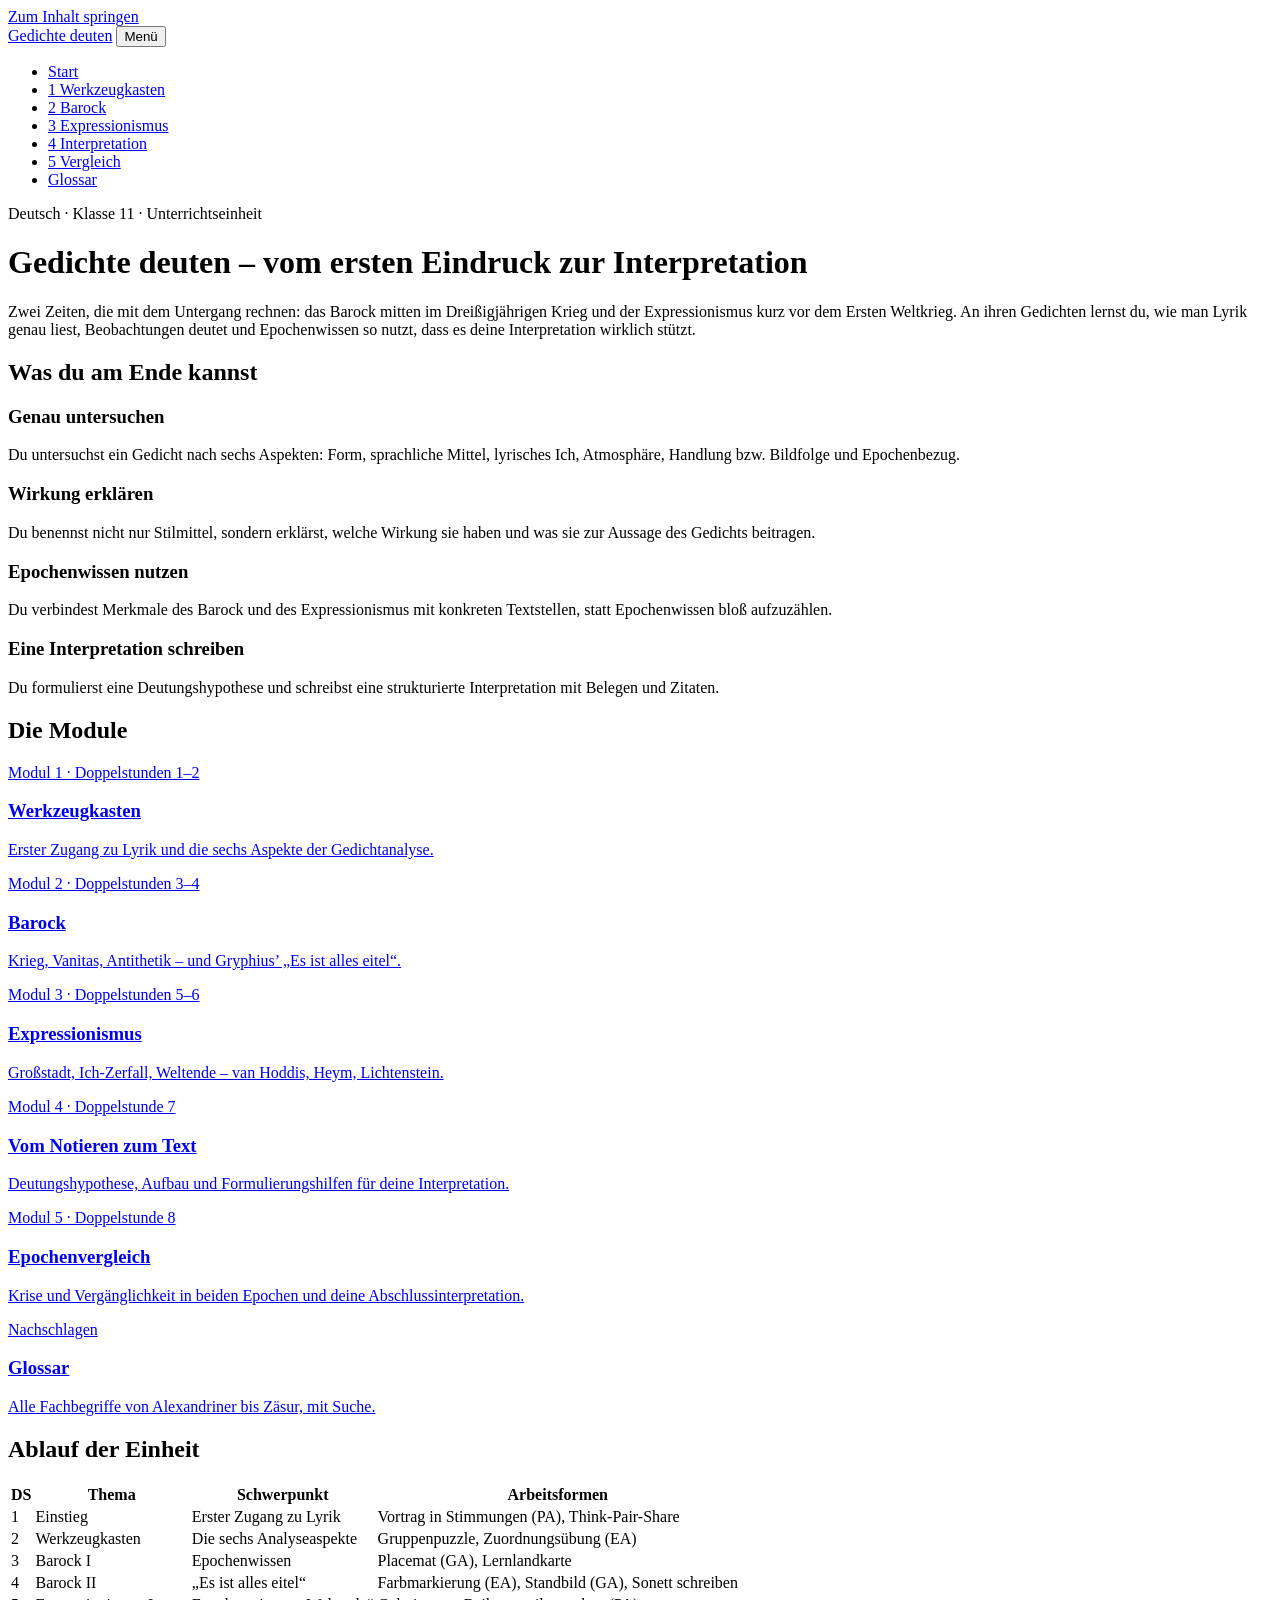
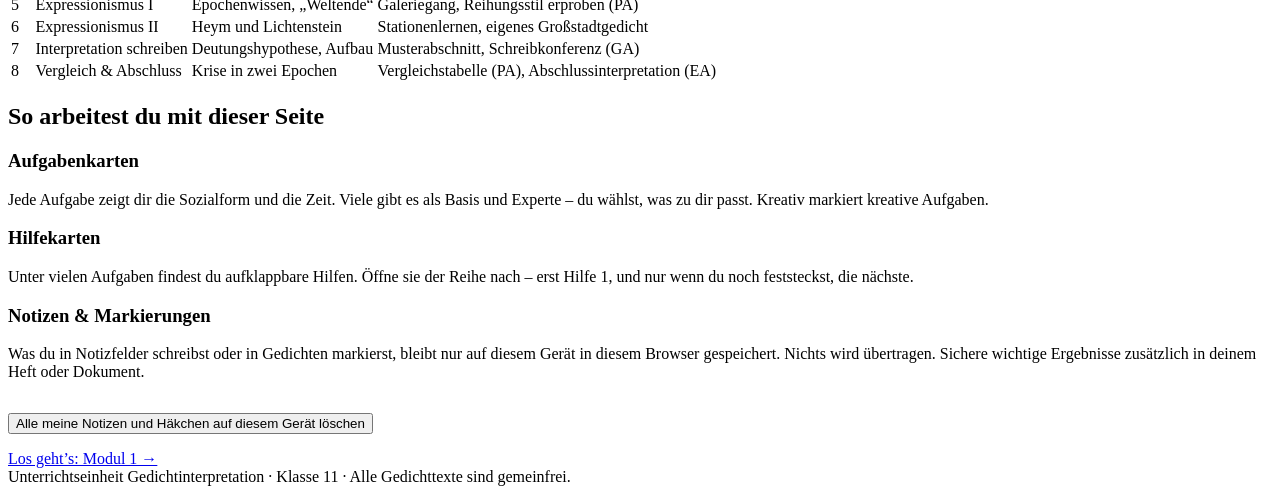
==== index.html @ 7819b9da "Add files via upload" ====
<!DOCTYPE html>
<html lang="de">
<head>
  <meta charset="utf-8">
  <meta name="viewport" content="width=device-width, initial-scale=1">
  <title>Gedichte deuten – Start</title>
  <meta name="description" content="Unterrichtseinheit Gedichtinterpretation für die Klasse 11 am beruflichen Gymnasium: Barock und Expressionismus.">
  <link rel="stylesheet" href="css/style.css">
</head>
<body>
  <a class="skip-link" href="#inhalt">Zum Inhalt springen</a>
  <header class="site-header">
    <div class="header-inner">
      <a class="brand" href="index.html">Gedichte deuten</a>
      <button class="nav-toggle" aria-expanded="false" aria-controls="nav">Menü</button>
      <nav class="site-nav" id="nav" aria-label="Hauptnavigation">
        <ul>
          <li><a href="index.html" aria-current="page">Start</a></li>
          <li><a href="werkzeugkasten.html">1 Werkzeugkasten</a></li>
          <li><a href="barock.html">2 Barock</a></li>
          <li><a href="expressionismus.html">3 Expressionismus</a></li>
          <li><a href="interpretation.html">4 Interpretation</a></li>
          <li><a href="vergleich.html">5 Vergleich</a></li>
          <li><a href="glossar.html">Glossar</a></li>
        </ul>
      </nav>
    </div>
  </header>

  <main id="inhalt" class="wide">
    <p class="eyebrow">Deutsch · Klasse 11 · Unterrichtseinheit</p>
    <h1>Gedichte deuten – vom ersten Eindruck zur Interpretation</h1>
    <p class="lead">Zwei Zeiten, die mit dem Untergang rechnen: das Barock mitten im Dreißigjährigen Krieg und der Expressionismus kurz vor dem Ersten Weltkrieg. An ihren Gedichten lernst du, wie man Lyrik genau liest, Beobachtungen deutet und Epochenwissen so nutzt, dass es deine Interpretation wirklich stützt.</p>

    <h2>Was du am Ende kannst</h2>
    <div class="grid">
      <div class="card">
        <h3>Genau untersuchen</h3>
        <p>Du untersuchst ein Gedicht nach sechs Aspekten: Form, sprachliche Mittel, lyrisches Ich, Atmosphäre, Handlung bzw. Bildfolge und Epochenbezug.</p>
      </div>
      <div class="card">
        <h3>Wirkung erklären</h3>
        <p>Du benennst nicht nur Stilmittel, sondern erklärst, welche Wirkung sie haben und was sie zur Aussage des Gedichts beitragen.</p>
      </div>
      <div class="card">
        <h3>Epochenwissen nutzen</h3>
        <p>Du verbindest Merkmale des Barock und des Expressionismus mit konkreten Textstellen, statt Epochenwissen bloß aufzuzählen.</p>
      </div>
      <div class="card">
        <h3>Eine Interpretation schreiben</h3>
        <p>Du formulierst eine Deutungshypothese und schreibst eine strukturierte Interpretation mit Belegen und Zitaten.</p>
      </div>
    </div>

    <h2>Die Module</h2>
    <div class="grid">
      <a class="card module-card" href="werkzeugkasten.html" data-progress="m1">
        <span class="num">Modul 1 · Doppelstunden 1–2</span>
        <h3>Werkzeugkasten</h3>
        <p>Erster Zugang zu Lyrik und die sechs Aspekte der Gedichtanalyse.</p>
        <div class="progress"><span></span></div><span class="progress-label"></span>
      </a>
      <a class="card module-card" href="barock.html" data-progress="m2">
        <span class="num">Modul 2 · Doppelstunden 3–4</span>
        <h3>Barock</h3>
        <p>Krieg, Vanitas, Antithetik – und Gryphius’ „Es ist alles eitel“.</p>
        <div class="progress"><span></span></div><span class="progress-label"></span>
      </a>
      <a class="card module-card" href="expressionismus.html" data-progress="m3">
        <span class="num">Modul 3 · Doppelstunden 5–6</span>
        <h3>Expressionismus</h3>
        <p>Großstadt, Ich-Zerfall, Weltende – van Hoddis, Heym, Lichtenstein.</p>
        <div class="progress"><span></span></div><span class="progress-label"></span>
      </a>
      <a class="card module-card" href="interpretation.html" data-progress="m4">
        <span class="num">Modul 4 · Doppelstunde 7</span>
        <h3>Vom Notieren zum Text</h3>
        <p>Deutungshypothese, Aufbau und Formulierungshilfen für deine Interpretation.</p>
        <div class="progress"><span></span></div><span class="progress-label"></span>
      </a>
      <a class="card module-card" href="vergleich.html" data-progress="m5">
        <span class="num">Modul 5 · Doppelstunde 8</span>
        <h3>Epochenvergleich</h3>
        <p>Krise und Vergänglichkeit in beiden Epochen und deine Abschlussinterpretation.</p>
        <div class="progress"><span></span></div><span class="progress-label"></span>
      </a>
      <a class="card module-card" href="glossar.html">
        <span class="num">Nachschlagen</span>
        <h3>Glossar</h3>
        <p>Alle Fachbegriffe von Alexandriner bis Zäsur, mit Suche.</p>
      </a>
    </div>

    <h2>Ablauf der Einheit</h2>
    <div class="table-wrap">
      <table>
        <thead>
          <tr><th>DS</th><th>Thema</th><th>Schwerpunkt</th><th>Arbeitsformen</th></tr>
        </thead>
        <tbody>
          <tr><td>1</td><td>Einstieg</td><td>Erster Zugang zu Lyrik</td><td>Vortrag in Stimmungen (PA), Think-Pair-Share</td></tr>
          <tr><td>2</td><td>Werkzeugkasten</td><td>Die sechs Analyseaspekte</td><td>Gruppenpuzzle, Zuordnungsübung (EA)</td></tr>
          <tr><td>3</td><td>Barock I</td><td>Epochenwissen</td><td>Placemat (GA), Lernlandkarte</td></tr>
          <tr><td>4</td><td>Barock II</td><td>„Es ist alles eitel“</td><td>Farbmarkierung (EA), Standbild (GA), Sonett schreiben</td></tr>
          <tr><td>5</td><td>Expressionismus I</td><td>Epochenwissen, „Weltende“</td><td>Galeriegang, Reihungsstil erproben (PA)</td></tr>
          <tr><td>6</td><td>Expressionismus II</td><td>Heym und Lichtenstein</td><td>Stationenlernen, eigenes Großstadtgedicht</td></tr>
          <tr><td>7</td><td>Interpretation schreiben</td><td>Deutungshypothese, Aufbau</td><td>Musterabschnitt, Schreibkonferenz (GA)</td></tr>
          <tr><td>8</td><td>Vergleich &amp; Abschluss</td><td>Krise in zwei Epochen</td><td>Vergleichstabelle (PA), Abschlussinterpretation (EA)</td></tr>
        </tbody>
      </table>
    </div>

    <h2>So arbeitest du mit dieser Seite</h2>
    <div class="grid">
      <div class="card">
        <h3>Aufgabenkarten</h3>
        <p>Jede Aufgabe zeigt dir die <span class="tag sf">Sozialform</span> und die <span class="tag">Zeit</span>. Viele gibt es als <span class="tag level-basis">Basis</span> und <span class="tag level-experte">Experte</span> – du wählst, was zu dir passt. <span class="tag kreativ">Kreativ</span> markiert kreative Aufgaben.</p>
      </div>
      <div class="card">
        <h3>Hilfekarten</h3>
        <p>Unter vielen Aufgaben findest du aufklappbare Hilfen. Öffne sie der Reihe nach – erst Hilfe 1, und nur wenn du noch feststeckst, die nächste.</p>
      </div>
      <div class="card">
        <h3>Notizen &amp; Markierungen</h3>
        <p>Was du in Notizfelder schreibst oder in Gedichten markierst, bleibt nur auf diesem Gerät in diesem Browser gespeichert. Nichts wird übertragen. Sichere wichtige Ergebnisse zusätzlich in deinem Heft oder Dokument.</p>
      </div>
    </div>

    <p style="margin-top:2rem"><button id="reset-all">Alle meine Notizen und Häkchen auf diesem Gerät löschen</button></p>

    <div class="pager">
      <span></span>
      <a class="btn btn-primary" href="werkzeugkasten.html">Los geht’s: Modul 1 →</a>
    </div>
  </main>

  <footer class="site-footer">
    Unterrichtseinheit Gedichtinterpretation · Klasse 11 · Alle Gedichttexte sind gemeinfrei.
  </footer>
  <script src="js/script.js"></script>
</body>
</html>
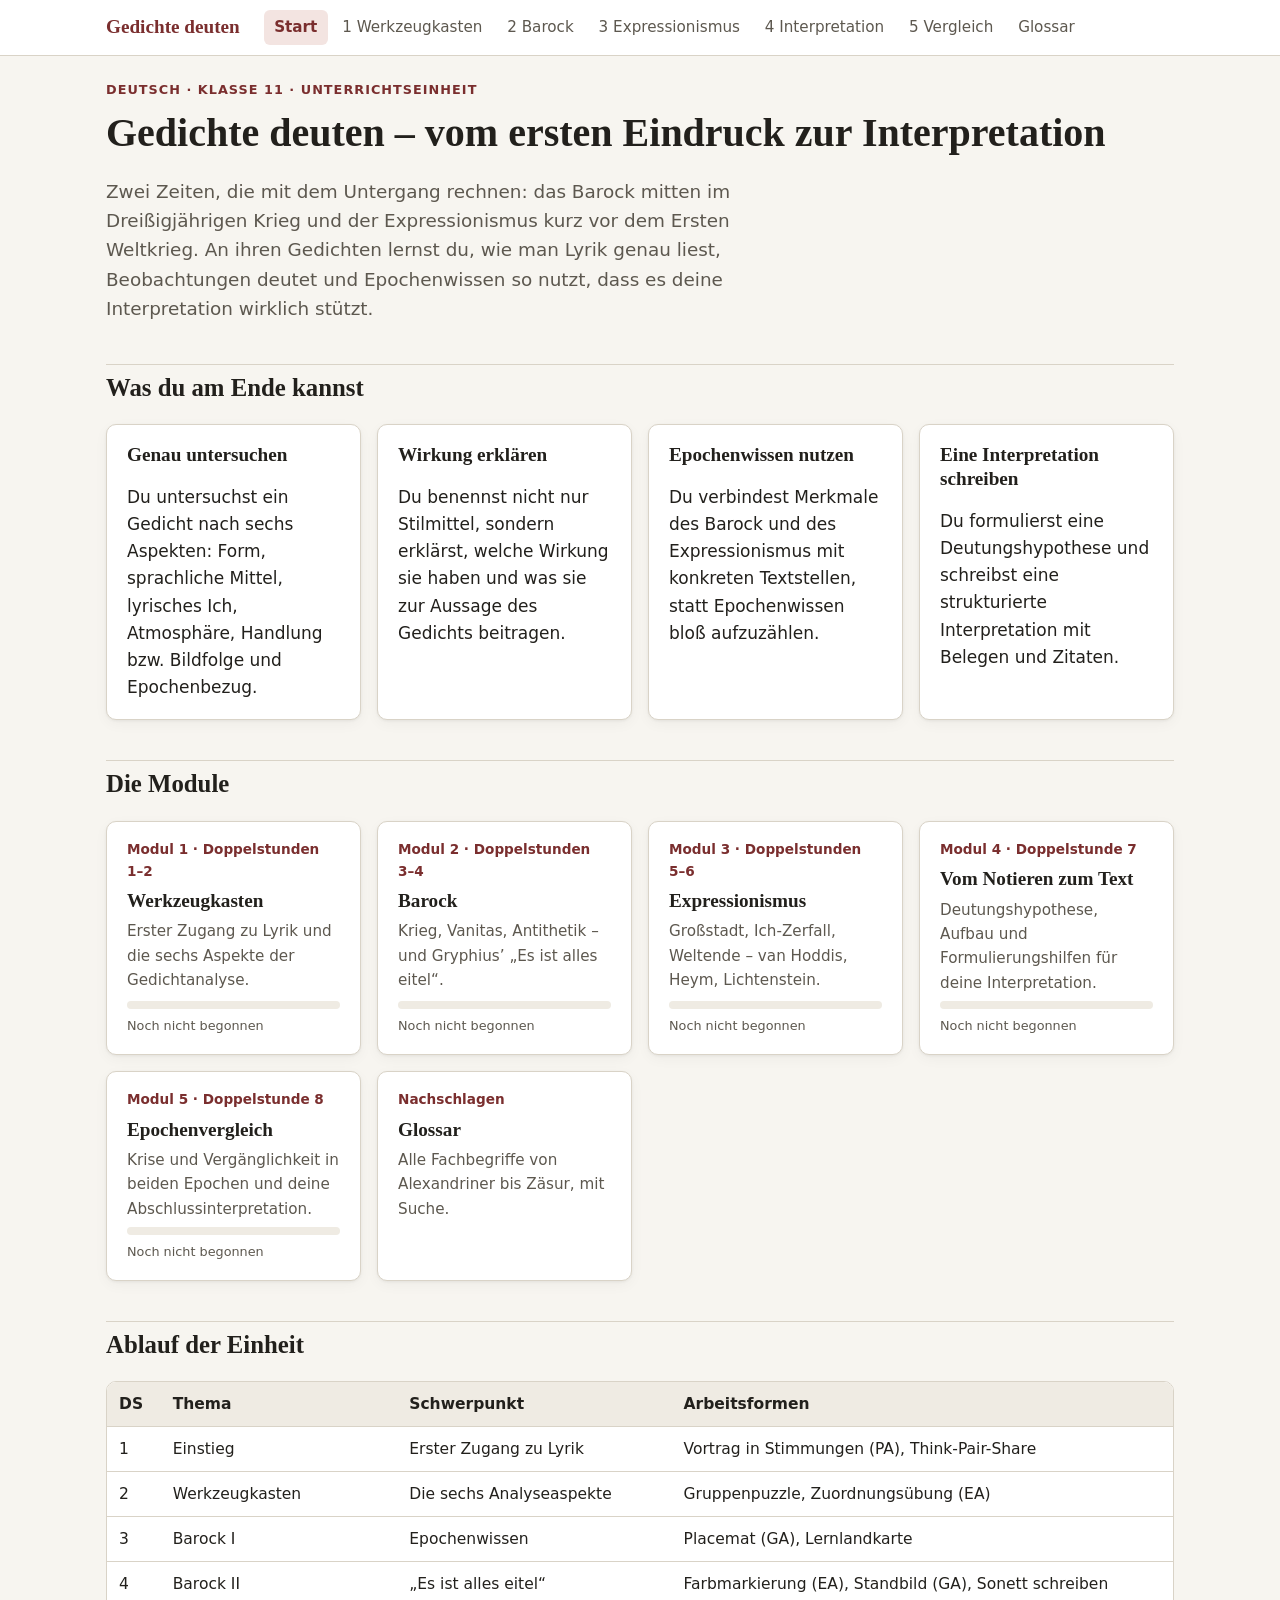
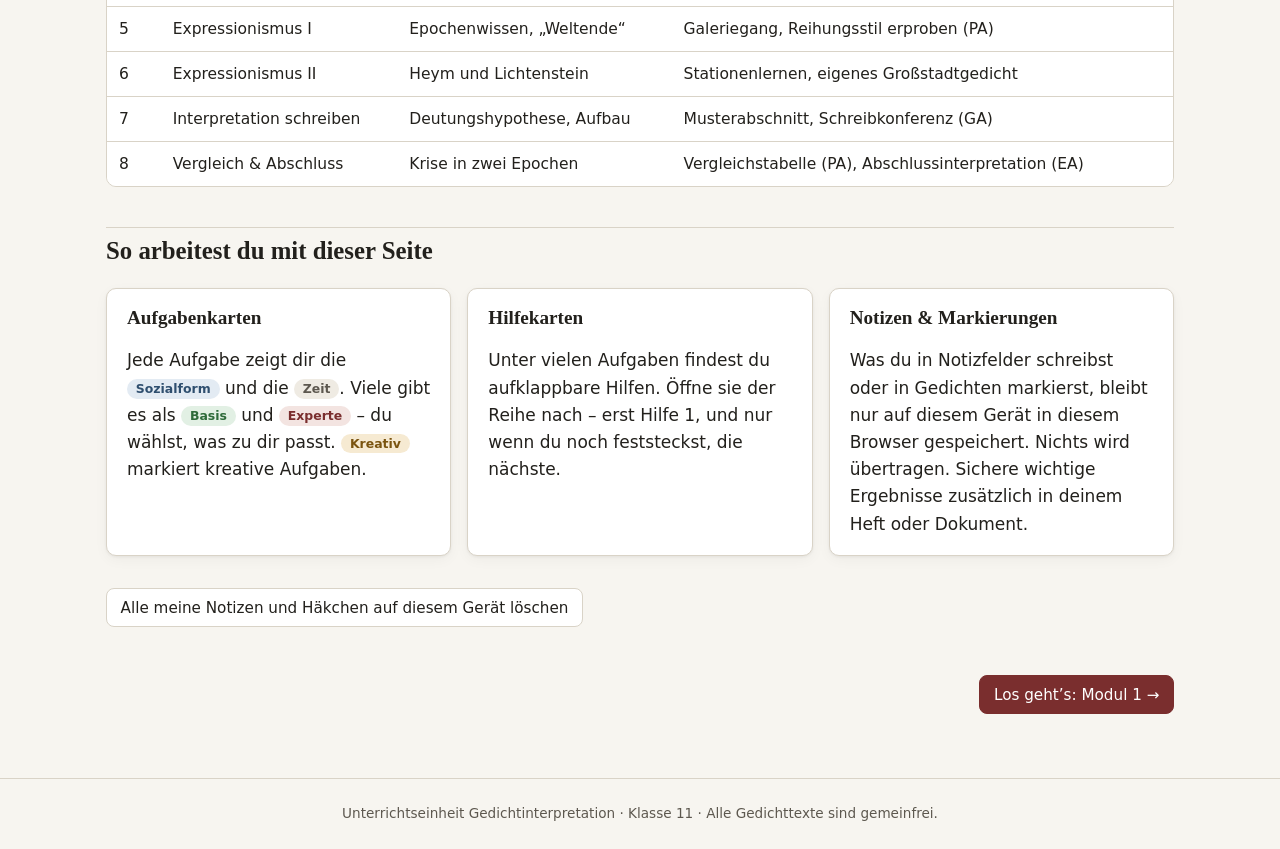
==== commit 4d320768: "Add files via upload" ====
--- a/index.html
+++ b/index.html
@@ -5,7 +5,7 @@
   <meta name="viewport" content="width=device-width, initial-scale=1">
   <title>Gedichte deuten – Start</title>
   <meta name="description" content="Unterrichtseinheit Gedichtinterpretation für die Klasse 11 am beruflichen Gymnasium: Barock und Expressionismus.">
-  <link rel="stylesheet" href="css/style.css">
+  <link rel="stylesheet" href="style.css">
 </head>
 <body>
   <a class="skip-link" href="#inhalt">Zum Inhalt springen</a>
@@ -137,6 +137,6 @@
   <footer class="site-footer">
     Unterrichtseinheit Gedichtinterpretation · Klasse 11 · Alle Gedichttexte sind gemeinfrei.
   </footer>
-  <script src="js/script.js"></script>
+  <script src="script.js"></script>
 </body>
 </html>
--- a/style.css
+++ b/style.css
@@ -0,0 +1,337 @@
+/* ============================================
+   Gedichte deuten – Lernwebsite
+   Nur Systemschriften: keine externen Dienste (DSGVO-freundlich)
+   ============================================ */
+
+:root {
+  --bg: #f7f5f0;
+  --surface: #ffffff;
+  --surface-2: #efebe3;
+  --text: #22201c;
+  --muted: #5d584f;
+  --border: #d9d3c7;
+  --accent: #7a2e2e;        /* Weinrot */
+  --accent-soft: #f3e4e1;
+  --accent-2: #2f4f6f;      /* Tintenblau */
+  --accent-2-soft: #e3ebf3;
+  --ok: #2e6b3a;
+  --ok-soft: #e2f0e4;
+  --no: #9a2b1f;
+  --no-soft: #f8e1dd;
+  --mark-yellow: #fbe68a;
+  --mark-blue: #bcd9f5;
+  --mark-green: #c6e8c2;
+  --mark-red: #f6c2bb;
+  --radius: 10px;
+  --shadow: 0 1px 3px rgba(0,0,0,.06), 0 4px 14px rgba(0,0,0,.04);
+  --font-ui: system-ui, -apple-system, "Segoe UI", Roboto, "Helvetica Neue", Arial, sans-serif;
+  --font-text: Georgia, "Times New Roman", "Liberation Serif", serif;
+}
+
+@media (prefers-color-scheme: dark) {
+  :root {
+    --bg: #1b1a18;
+    --surface: #252320;
+    --surface-2: #2f2c28;
+    --text: #ece8e1;
+    --muted: #b3ac9f;
+    --border: #45413a;
+    --accent: #e09a8f;
+    --accent-soft: #3a2724;
+    --accent-2: #9cc0e3;
+    --accent-2-soft: #233140;
+    --ok: #8fd19b;
+    --ok-soft: #22362a;
+    --no: #f0a195;
+    --no-soft: #3d2420;
+    --mark-yellow: #6b5a12;
+    --mark-blue: #24496d;
+    --mark-green: #2c5a2a;
+    --mark-red: #6d2e27;
+    --shadow: none;
+  }
+}
+
+* { box-sizing: border-box; }
+
+html { scroll-behavior: smooth; }
+
+body {
+  margin: 0;
+  background: var(--bg);
+  color: var(--text);
+  font-family: var(--font-ui);
+  font-size: 1.0625rem;
+  line-height: 1.6;
+}
+
+img { max-width: 100%; }
+
+a { color: var(--accent-2); }
+a:hover { text-decoration-thickness: 2px; }
+
+:focus-visible {
+  outline: 3px solid var(--accent-2);
+  outline-offset: 2px;
+  border-radius: 4px;
+}
+
+.skip-link {
+  position: absolute; left: -999px; top: 0;
+  background: var(--accent); color: #fff; padding: .5rem 1rem; z-index: 100;
+}
+.skip-link:focus { left: 1rem; top: 1rem; }
+
+/* ---------- Kopfzeile & Navigation ---------- */
+.site-header {
+  background: var(--surface);
+  border-bottom: 1px solid var(--border);
+  position: sticky; top: 0; z-index: 10;
+}
+.header-inner {
+  max-width: 1100px; margin: 0 auto; padding: .6rem 16px;
+  display: flex; flex-wrap: wrap; align-items: center; gap: .5rem 1.5rem;
+}
+.brand {
+  font-family: var(--font-text);
+  font-weight: 700; font-size: 1.2rem;
+  color: var(--accent); text-decoration: none;
+}
+.nav-toggle {
+  display: none; margin-left: auto;
+  background: none; border: 1px solid var(--border); border-radius: 8px;
+  padding: .35rem .7rem; font: inherit; color: var(--text); cursor: pointer;
+}
+.site-nav ul {
+  list-style: none; margin: 0; padding: 0;
+  display: flex; flex-wrap: wrap; gap: .25rem;
+}
+.site-nav a {
+  display: block; padding: .35rem .65rem; border-radius: 6px;
+  text-decoration: none; color: var(--muted); font-size: .95rem;
+}
+.site-nav a:hover { background: var(--surface-2); color: var(--text); }
+.site-nav a[aria-current="page"] { background: var(--accent-soft); color: var(--accent); font-weight: 600; }
+
+@media (max-width: 760px) {
+  .nav-toggle { display: inline-block; }
+  .site-nav { width: 100%; display: none; }
+  .site-nav.open { display: block; }
+  .site-nav ul { flex-direction: column; padding-bottom: .5rem; }
+}
+
+/* ---------- Layout ---------- */
+main { max-width: 860px; margin: 0 auto; padding: 1.5rem 16px 4rem; }
+main.wide { max-width: 1100px; }
+
+h1, h2, h3 { font-family: var(--font-text); line-height: 1.25; }
+h1 { font-size: clamp(1.8rem, 4vw, 2.5rem); margin: .5rem 0 .5rem; }
+h2 { font-size: 1.55rem; margin-top: 2.5rem; padding-top: .5rem; border-top: 1px solid var(--border); }
+h3 { font-size: 1.2rem; margin: 0 0 .5rem; }
+
+.lead { font-size: 1.15rem; color: var(--muted); max-width: 60ch; }
+.eyebrow {
+  text-transform: uppercase; letter-spacing: .08em; font-size: .8rem;
+  color: var(--accent); font-weight: 700; margin: 0;
+}
+
+.card {
+  background: var(--surface);
+  border: 1px solid var(--border);
+  border-radius: var(--radius);
+  padding: 1.1rem 1.25rem;
+  box-shadow: var(--shadow);
+  margin: 1rem 0;
+}
+.card > :first-child { margin-top: 0; }
+.card > :last-child { margin-bottom: 0; }
+
+.grid { display: grid; gap: 1rem; grid-template-columns: repeat(auto-fit, minmax(240px, 1fr)); }
+.grid .card { margin: 0; }
+
+.info {
+  background: var(--accent-2-soft);
+  border-left: 4px solid var(--accent-2);
+  border-radius: 0 var(--radius) var(--radius) 0;
+  padding: .9rem 1.1rem; margin: 1rem 0;
+}
+.info > :first-child { margin-top: 0; }
+.info > :last-child { margin-bottom: 0; }
+
+.method {
+  background: var(--accent-soft);
+  border-left: 4px solid var(--accent);
+  border-radius: 0 var(--radius) var(--radius) 0;
+  padding: .9rem 1.1rem; margin: 1rem 0;
+}
+.method > :first-child { margin-top: 0; }
+.method > :last-child { margin-bottom: 0; }
+
+/* ---------- Tabellen ---------- */
+.table-wrap { overflow-x: auto; margin: 1rem 0; border: 1px solid var(--border); border-radius: var(--radius); }
+table { border-collapse: collapse; width: 100%; background: var(--surface); font-size: .97rem; }
+th, td { text-align: left; vertical-align: top; padding: .6rem .75rem; border-bottom: 1px solid var(--border); }
+th { background: var(--surface-2); font-weight: 600; }
+tr:last-child td { border-bottom: 0; }
+
+/* ---------- Aufgaben ---------- */
+.task {
+  background: var(--surface);
+  border: 1px solid var(--border);
+  border-left: 5px solid var(--accent);
+  border-radius: var(--radius);
+  padding: 1rem 1.25rem; margin: 1.25rem 0;
+  box-shadow: var(--shadow);
+}
+.task.expert { border-left-color: var(--accent-2); }
+.task.creative { border-left-color: #b07a1e; }
+.task-head { display: flex; flex-wrap: wrap; justify-content: space-between; gap: .5rem; align-items: baseline; }
+.task-head h3 { margin: 0; }
+.tags { display: flex; flex-wrap: wrap; gap: .35rem; }
+.tag {
+  font-size: .78rem; font-weight: 600; padding: .15rem .55rem;
+  border-radius: 99px; background: var(--surface-2); color: var(--muted); white-space: nowrap;
+}
+.tag.sf { background: var(--accent-2-soft); color: var(--accent-2); }
+.tag.level-basis { background: var(--ok-soft); color: var(--ok); }
+.tag.level-experte { background: var(--accent-soft); color: var(--accent); }
+.tag.kreativ { background: #f6ead2; color: #7a5410; }
+@media (prefers-color-scheme: dark) { .tag.kreativ { background: #3a2f1a; color: #e6c27a; } }
+
+.task ol, .task ul { padding-left: 1.3rem; }
+.task li { margin: .25rem 0; }
+
+details {
+  background: var(--surface-2); border-radius: 8px;
+  padding: .5rem .85rem; margin: .6rem 0;
+}
+details summary { cursor: pointer; font-weight: 600; color: var(--accent-2); }
+details[open] summary { margin-bottom: .4rem; }
+
+/* ---------- Gedichte ---------- */
+.poem-box {
+  background: var(--surface);
+  border: 1px solid var(--border);
+  border-radius: var(--radius);
+  padding: 1.25rem 1.25rem 1rem;
+  margin: 1.25rem 0;
+  box-shadow: var(--shadow);
+}
+.poem-title { font-family: var(--font-text); font-size: 1.35rem; margin: 0; }
+.poem-meta { color: var(--muted); margin: .15rem 0 1rem; font-size: .95rem; }
+.poem { font-family: var(--font-text); font-size: 1.1rem; line-height: 1.75; counter-reset: vers; }
+.stanza { margin-bottom: 1rem; }
+.line { display: block; position: relative; padding-left: 2.6rem; }
+.line::before {
+  counter-increment: vers; content: counter(vers);
+  position: absolute; left: 0; width: 1.8rem; text-align: right;
+  color: var(--muted); font-family: var(--font-ui); font-size: .78rem; top: .35em;
+}
+.line:not(:nth-child(5n))::before { color: transparent; }
+.poem.show-all-numbers .line::before { color: var(--muted); }
+.poem-source { font-size: .82rem; color: var(--muted); margin: .5rem 0 0; }
+
+mark { border-radius: 3px; padding: 0 .1em; color: inherit; }
+mark.yellow { background: var(--mark-yellow); }
+mark.blue { background: var(--mark-blue); }
+mark.green { background: var(--mark-green); }
+mark.red { background: var(--mark-red); }
+
+.marker-tools {
+  display: flex; flex-wrap: wrap; gap: .4rem; align-items: center;
+  padding: .6rem 0 .9rem; border-bottom: 1px dashed var(--border); margin-bottom: 1rem;
+}
+.marker-tools span { font-size: .85rem; color: var(--muted); margin-right: .25rem; }
+
+/* ---------- Buttons ---------- */
+button, .btn {
+  font: inherit; font-size: .95rem;
+  border: 1px solid var(--border); background: var(--surface);
+  color: var(--text); border-radius: 8px; padding: .4rem .85rem;
+  cursor: pointer; text-decoration: none; display: inline-block;
+}
+button:hover, .btn:hover { background: var(--surface-2); }
+.btn-primary { background: var(--accent); border-color: var(--accent); color: #fff; }
+.btn-primary:hover { background: var(--accent); filter: brightness(1.1); }
+@media (prefers-color-scheme: dark) { .btn-primary { color: #1b1a18; } }
+.swatch { display: inline-flex; align-items: center; gap: .35rem; }
+.swatch i { width: .9rem; height: .9rem; border-radius: 3px; display: inline-block; }
+
+/* ---------- Quiz ---------- */
+.quiz .q { background: var(--surface); border: 1px solid var(--border); border-radius: var(--radius); padding: 1rem 1.1rem; margin: .8rem 0; }
+.quiz .q > p:first-child { font-weight: 600; margin-top: 0; }
+.quiz .opts { display: flex; flex-direction: column; gap: .4rem; }
+.quiz .opt { text-align: left; }
+.quiz .opt.correct { background: var(--ok-soft); border-color: var(--ok); color: var(--ok); font-weight: 600; }
+.quiz .opt.wrong { background: var(--no-soft); border-color: var(--no); color: var(--no); }
+.feedback { margin: .6rem 0 0; font-size: .95rem; min-height: 1em; }
+.feedback.ok { color: var(--ok); }
+.feedback.no { color: var(--no); }
+
+/* ---------- Zuordnung ---------- */
+.match { background: var(--surface); border: 1px solid var(--border); border-radius: var(--radius); padding: 1rem 1.1rem; margin: 1rem 0; }
+.match-row {
+  display: grid; grid-template-columns: 1fr minmax(160px, 220px); gap: .6rem;
+  align-items: center; padding: .45rem 0; border-bottom: 1px solid var(--border);
+}
+.match-row:last-of-type { border-bottom: 0; }
+.match-row .quote { font-family: var(--font-text); }
+.match select { font: inherit; padding: .35rem; border-radius: 6px; border: 1px solid var(--border); background: var(--surface); color: var(--text); width: 100%; }
+.match select.right { border-color: var(--ok); background: var(--ok-soft); }
+.match select.false { border-color: var(--no); background: var(--no-soft); }
+.match .actions { margin-top: .8rem; display: flex; gap: .5rem; flex-wrap: wrap; align-items: center; }
+@media (max-width: 560px) { .match-row { grid-template-columns: 1fr; } }
+
+/* ---------- Notizfelder ---------- */
+textarea {
+  width: 100%; min-height: 6rem; font: inherit; font-size: .97rem;
+  padding: .6rem; border-radius: 8px; border: 1px solid var(--border);
+  background: var(--surface); color: var(--text); resize: vertical;
+}
+.save-hint { font-size: .8rem; color: var(--muted); }
+
+/* ---------- Selbstcheck ---------- */
+.selfcheck {
+  background: var(--ok-soft); border-radius: var(--radius);
+  padding: 1rem 1.25rem; margin: 2.5rem 0 1rem;
+}
+.selfcheck h2 { border: 0; margin-top: 0; padding-top: 0; }
+.selfcheck label { display: flex; gap: .6rem; align-items: flex-start; padding: .3rem 0; cursor: pointer; }
+.selfcheck input { margin-top: .35rem; width: 1.1rem; height: 1.1rem; accent-color: var(--ok); flex-shrink: 0; }
+
+/* ---------- Modulkarten & Fortschritt ---------- */
+.module-card { display: flex; flex-direction: column; gap: .4rem; text-decoration: none; color: var(--text); }
+.module-card:hover { border-color: var(--accent); }
+.module-card .num { color: var(--accent); font-weight: 700; font-size: .85rem; }
+.module-card h3 { margin: 0; }
+.module-card p { margin: 0; color: var(--muted); font-size: .95rem; }
+.progress { height: 8px; background: var(--surface-2); border-radius: 99px; overflow: hidden; margin-top: auto; }
+.progress span { display: block; height: 100%; background: var(--ok); width: 0; transition: width .3s; }
+.progress-label { font-size: .8rem; color: var(--muted); }
+
+/* ---------- Musterabschnitt mit Kommentar ---------- */
+.annotated { display: grid; grid-template-columns: 1fr 220px; gap: 0; border: 1px solid var(--border); border-radius: var(--radius); overflow: hidden; margin: 1rem 0; }
+.annotated .txt, .annotated .note { padding: .7rem 1rem; border-bottom: 1px solid var(--border); }
+.annotated .txt { background: var(--surface); font-family: var(--font-text); }
+.annotated .note { background: var(--surface-2); font-size: .88rem; color: var(--muted); }
+.annotated .note strong { color: var(--accent); display: block; }
+@media (max-width: 640px) {
+  .annotated { grid-template-columns: 1fr; }
+  .annotated .txt { border-bottom: 0; }
+}
+
+/* ---------- Glossar ---------- */
+.glossary-search { width: 100%; font: inherit; padding: .6rem .8rem; border-radius: 8px; border: 1px solid var(--border); background: var(--surface); color: var(--text); margin: 1rem 0; }
+dl.glossary dt { font-weight: 700; font-family: var(--font-text); font-size: 1.08rem; margin-top: 1rem; }
+dl.glossary dd { margin: .2rem 0 0; padding-bottom: .8rem; border-bottom: 1px solid var(--border); }
+.cat { font-size: .75rem; color: var(--accent-2); font-family: var(--font-ui); font-weight: 600; margin-left: .4rem; }
+
+/* ---------- Seitennavigation unten & Fußzeile ---------- */
+.pager { display: flex; justify-content: space-between; gap: 1rem; flex-wrap: wrap; margin-top: 3rem; }
+.site-footer { border-top: 1px solid var(--border); color: var(--muted); font-size: .85rem; text-align: center; padding: 1.5rem 16px; }
+
+@media print {
+  .site-header, .marker-tools, .pager, .site-footer, details:not([open]) { display: none; }
+  body { background: #fff; color: #000; }
+  .task, .card, .poem-box { box-shadow: none; break-inside: avoid; }
+}
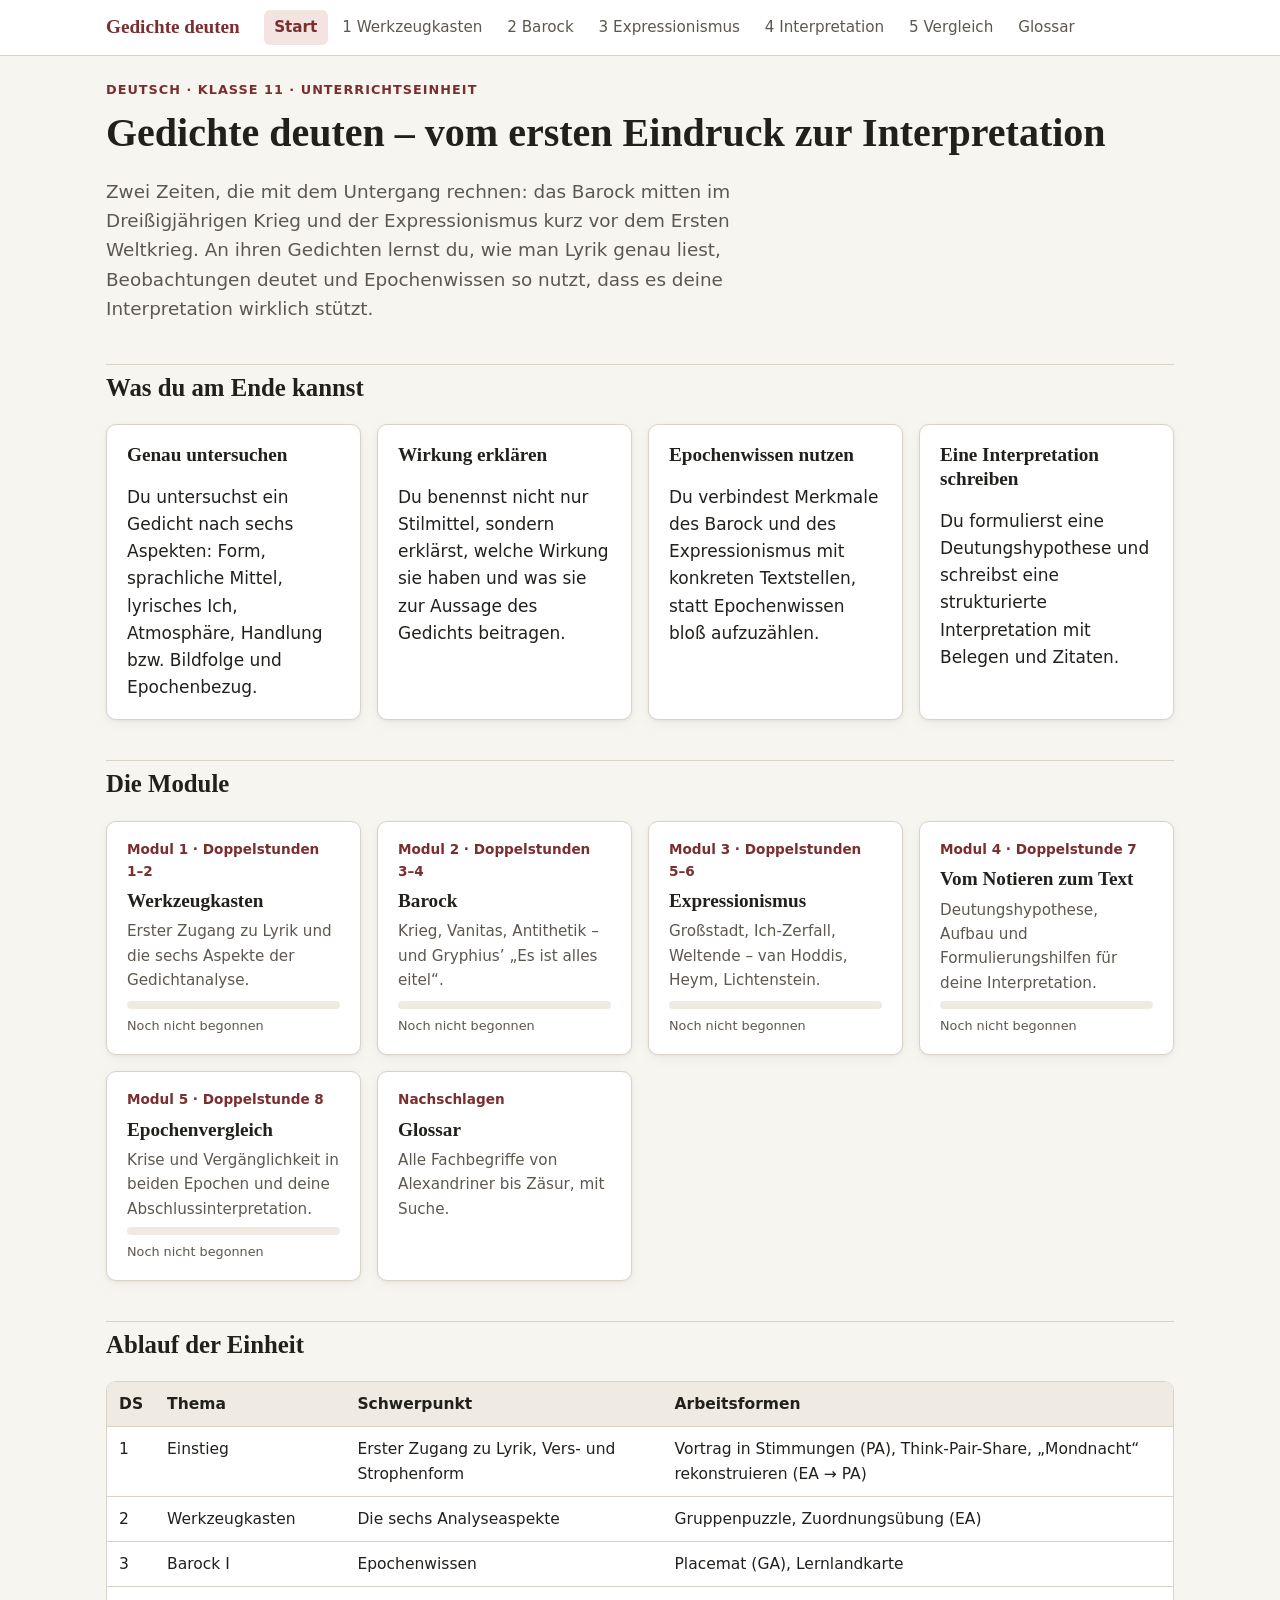
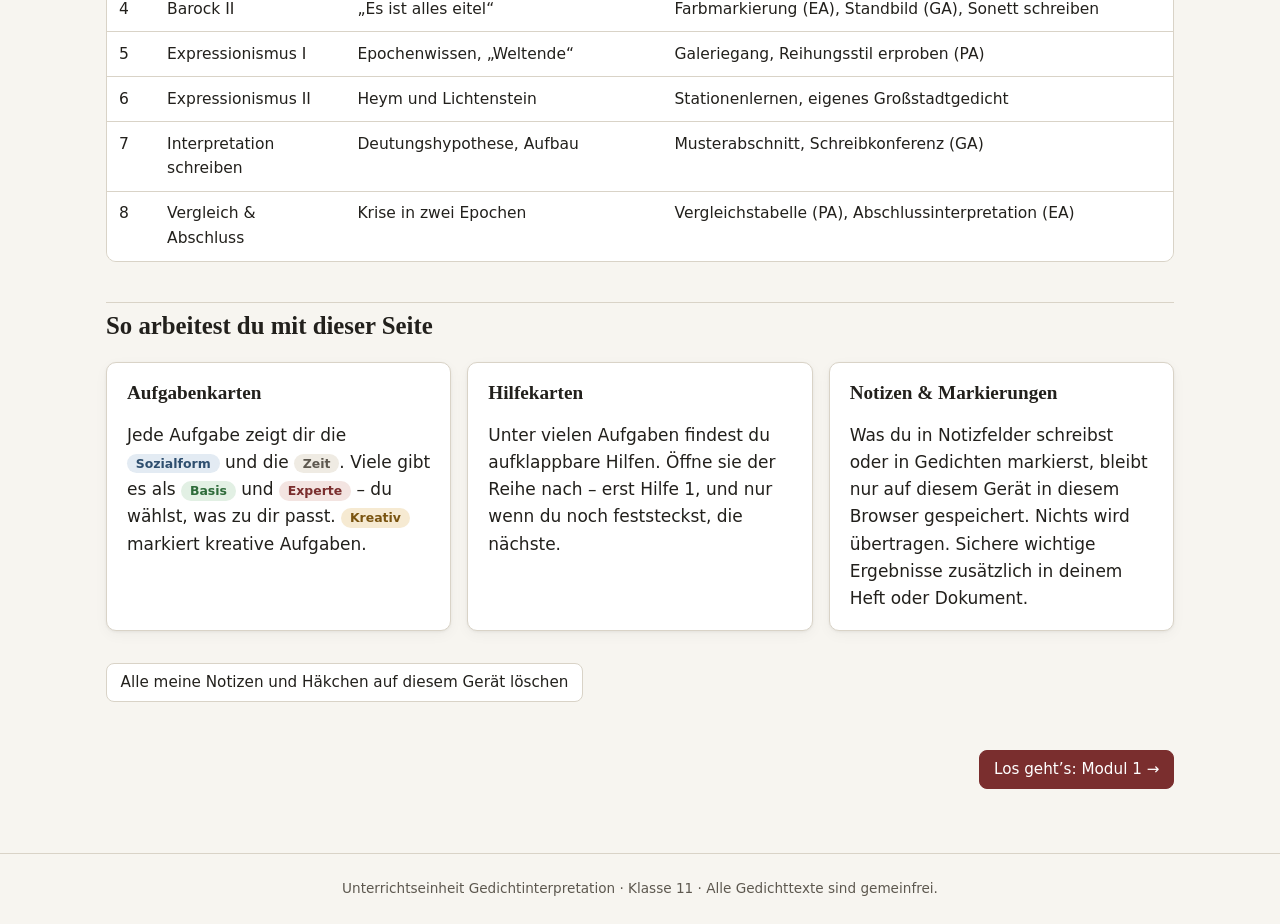
==== commit d88c5b88: "Add files via upload" ====
--- a/index.html
+++ b/index.html
@@ -98,7 +98,7 @@
           <tr><th>DS</th><th>Thema</th><th>Schwerpunkt</th><th>Arbeitsformen</th></tr>
         </thead>
         <tbody>
-          <tr><td>1</td><td>Einstieg</td><td>Erster Zugang zu Lyrik</td><td>Vortrag in Stimmungen (PA), Think-Pair-Share</td></tr>
+          <tr><td>1</td><td>Einstieg</td><td>Erster Zugang zu Lyrik, Vers- und Strophenform</td><td>Vortrag in Stimmungen (PA), Think-Pair-Share, „Mondnacht“ rekonstruieren (EA → PA)</td></tr>
           <tr><td>2</td><td>Werkzeugkasten</td><td>Die sechs Analyseaspekte</td><td>Gruppenpuzzle, Zuordnungsübung (EA)</td></tr>
           <tr><td>3</td><td>Barock I</td><td>Epochenwissen</td><td>Placemat (GA), Lernlandkarte</td></tr>
           <tr><td>4</td><td>Barock II</td><td>„Es ist alles eitel“</td><td>Farbmarkierung (EA), Standbild (GA), Sonett schreiben</td></tr>
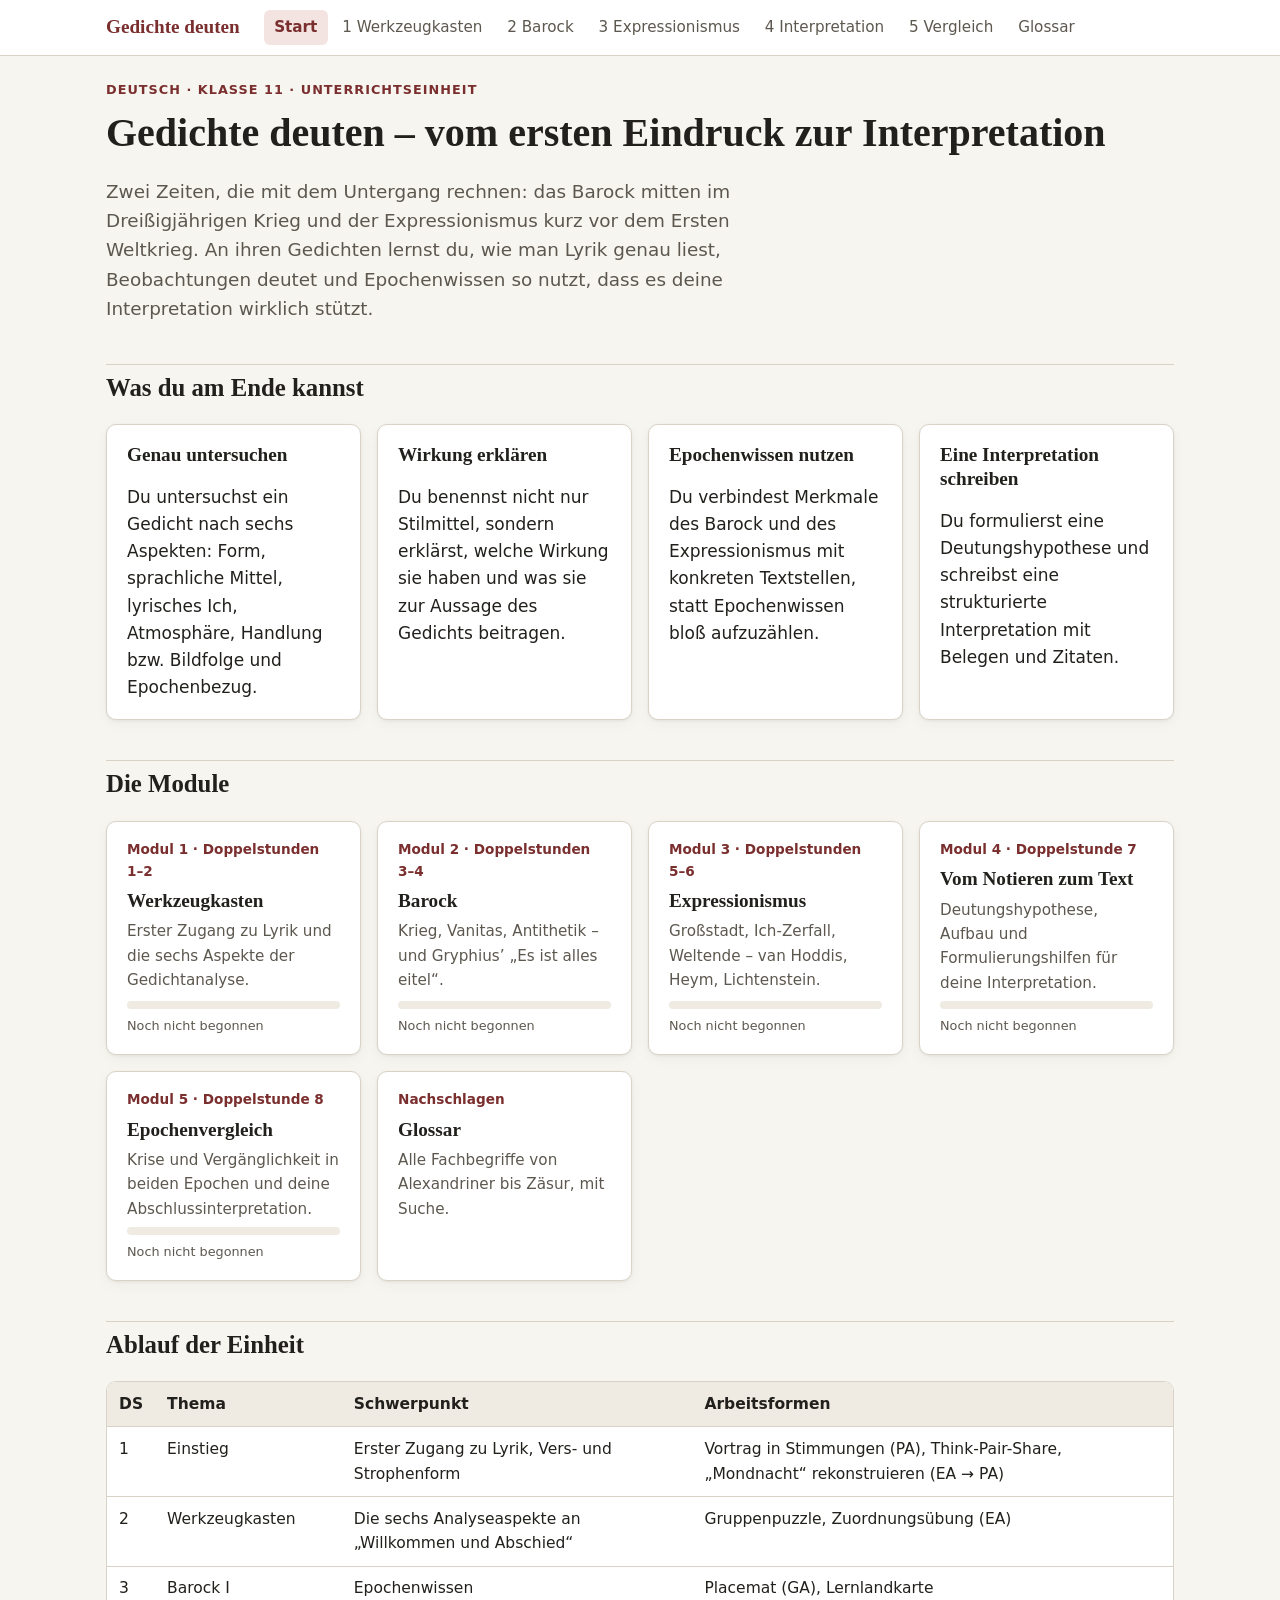
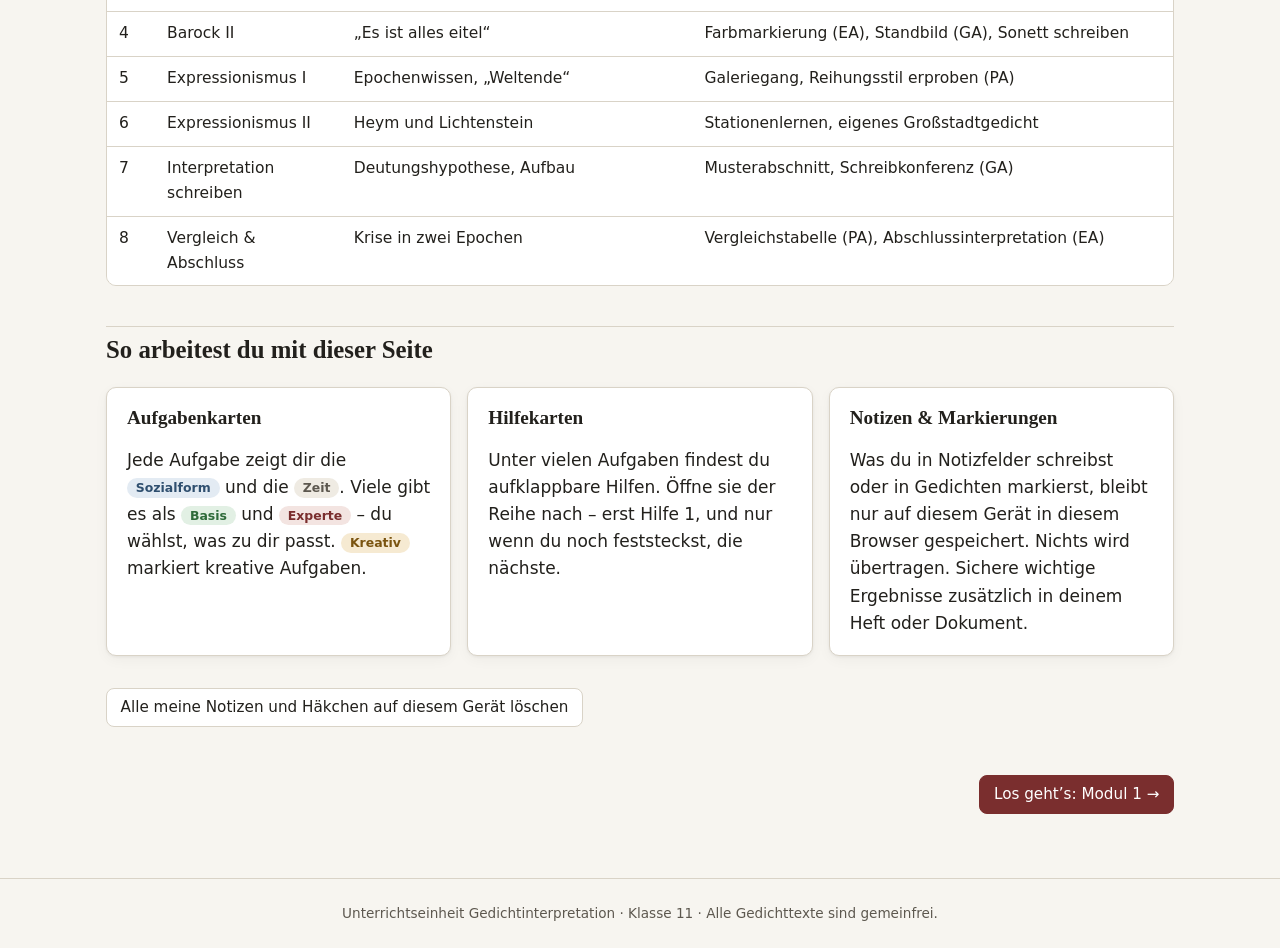
==== commit 94e62a2b: "Add files via upload" ====
--- a/index.html
+++ b/index.html
@@ -99,7 +99,7 @@
         </thead>
         <tbody>
           <tr><td>1</td><td>Einstieg</td><td>Erster Zugang zu Lyrik, Vers- und Strophenform</td><td>Vortrag in Stimmungen (PA), Think-Pair-Share, „Mondnacht“ rekonstruieren (EA → PA)</td></tr>
-          <tr><td>2</td><td>Werkzeugkasten</td><td>Die sechs Analyseaspekte</td><td>Gruppenpuzzle, Zuordnungsübung (EA)</td></tr>
+          <tr><td>2</td><td>Werkzeugkasten</td><td>Die sechs Analyseaspekte an „Willkommen und Abschied“</td><td>Gruppenpuzzle, Zuordnungsübung (EA)</td></tr>
           <tr><td>3</td><td>Barock I</td><td>Epochenwissen</td><td>Placemat (GA), Lernlandkarte</td></tr>
           <tr><td>4</td><td>Barock II</td><td>„Es ist alles eitel“</td><td>Farbmarkierung (EA), Standbild (GA), Sonett schreiben</td></tr>
           <tr><td>5</td><td>Expressionismus I</td><td>Epochenwissen, „Weltende“</td><td>Galeriegang, Reihungsstil erproben (PA)</td></tr>
